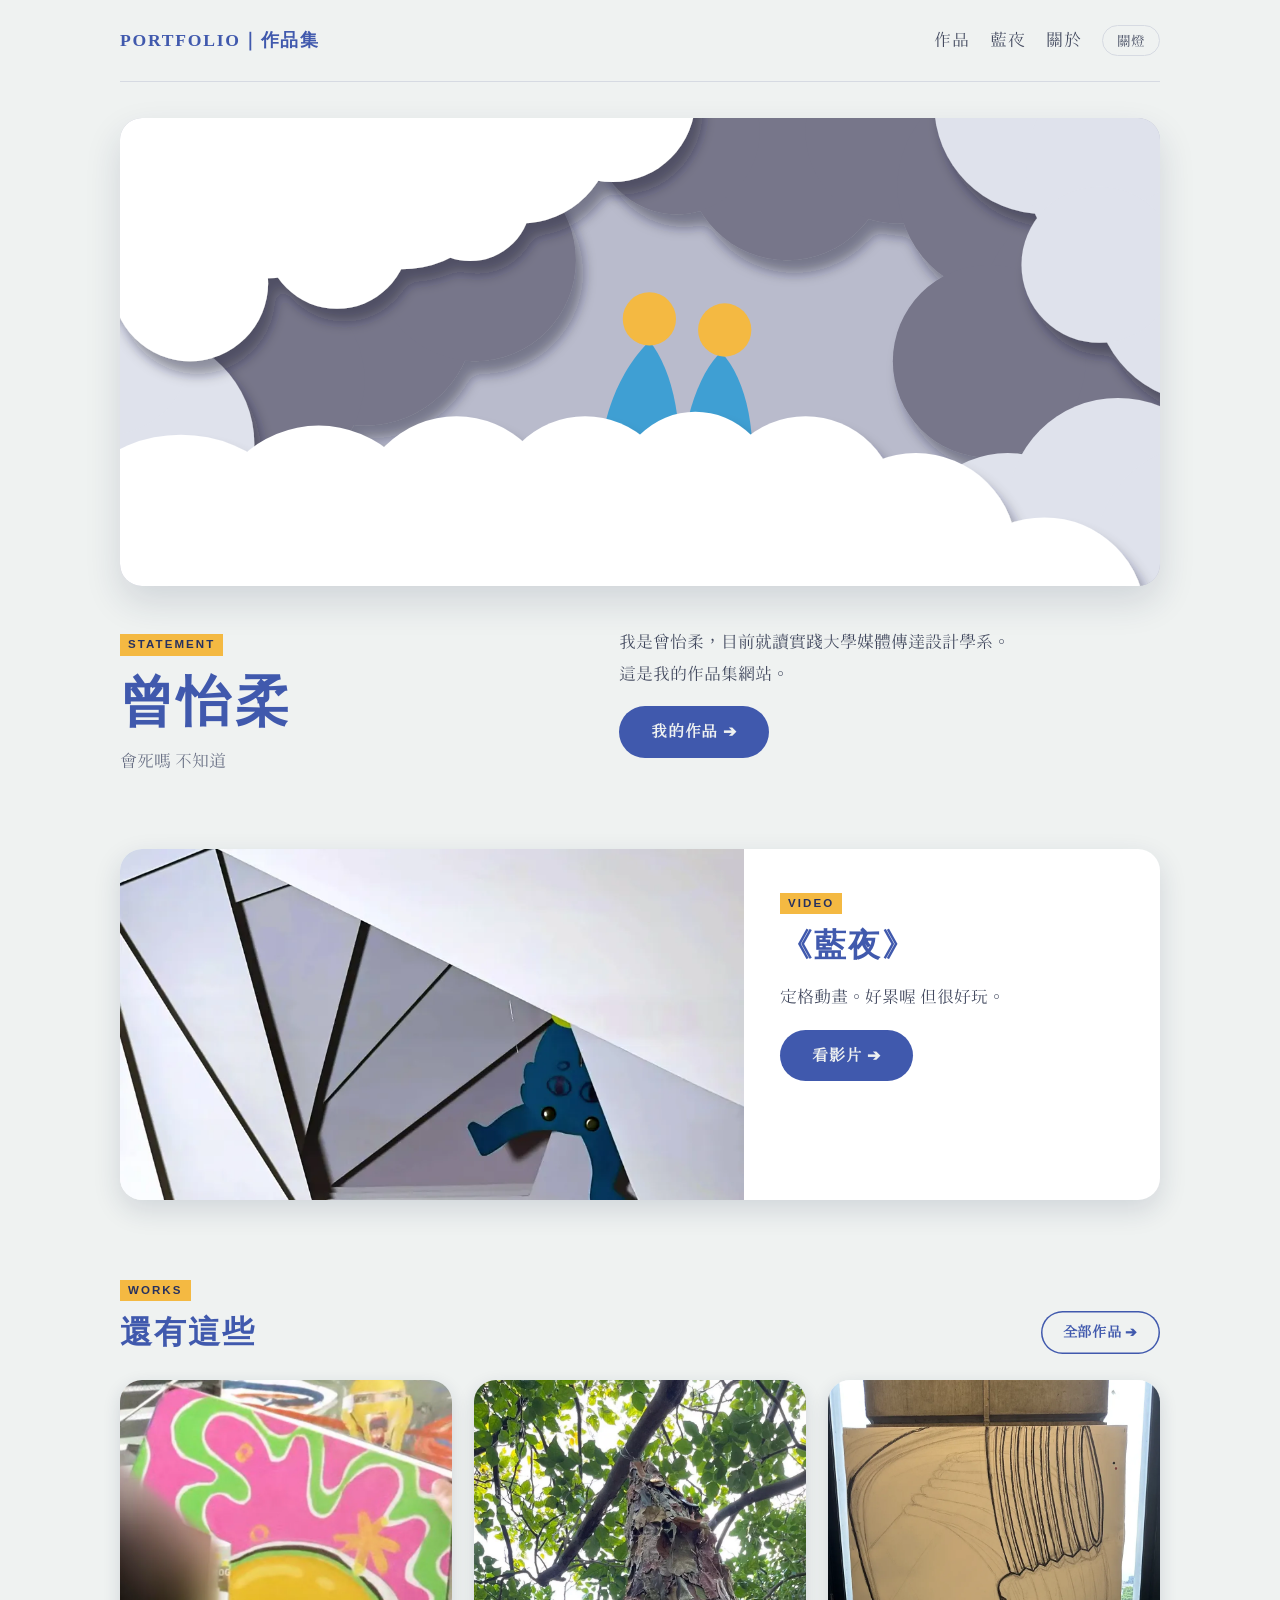
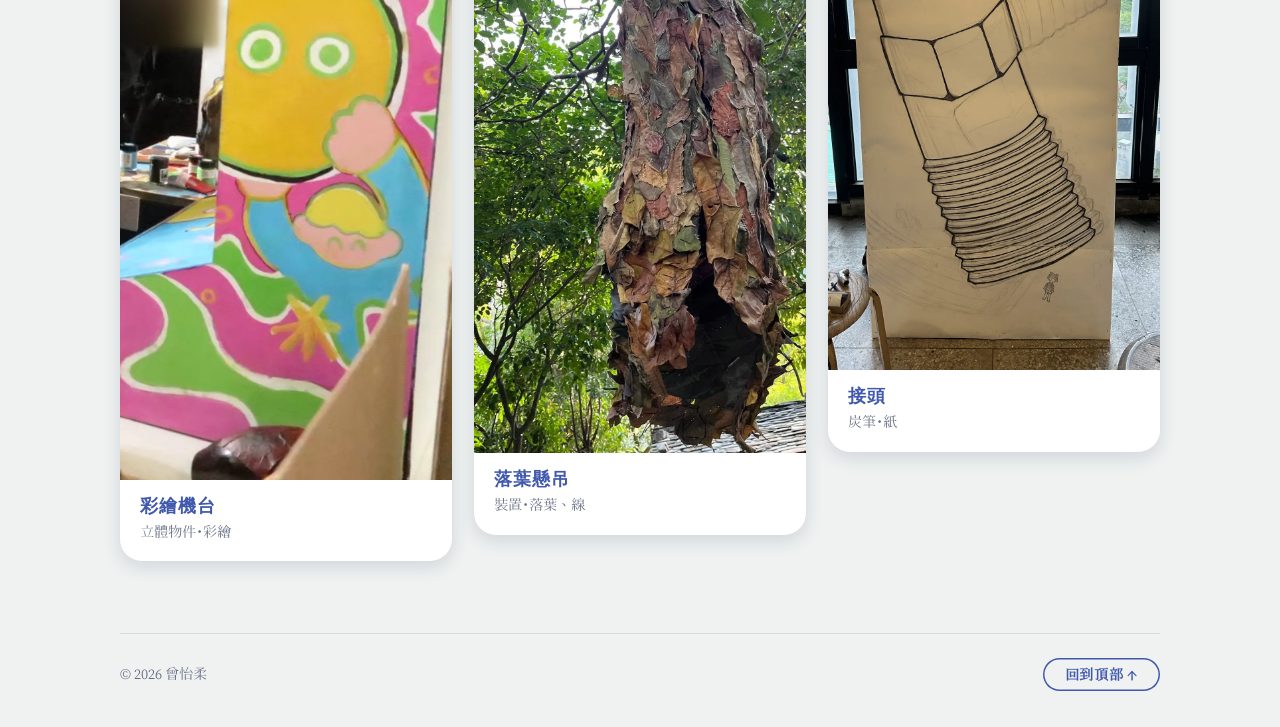
==== index.html @ 5a2dc0c8 "Build portfolio site Add home, works, work detail, Blue Night, about and 404 pages, with shared styl" ====
<!doctype html>
<html lang="zh-Hant">
  <head>
    <meta charset="UTF-8" />
    <meta name="viewport" content="width=device-width, initial-scale=1" />
    <title>香香軟軟屍體｜曾怡柔作品集</title>
    <meta name="description" content="曾怡柔的作品集，收錄定格動畫《藍夜》、紙雕、裝置與繪畫。" />
    <meta property="og:type" content="website" />
    <meta property="og:title" content="香香軟軟屍體｜曾怡柔作品集" />
    <meta property="og:description" content="定格動畫《藍夜》、紙雕、裝置與繪畫。" />
    <meta property="og:url" content="https://marial1e.github.io/portfolio/" />
    <meta property="og:image" content="https://marial1e.github.io/portfolio/images/still-clouds.webp" />
    <link rel="icon" href="favicon.svg" type="image/svg+xml" />
    <link rel="preconnect" href="https://fonts.googleapis.com" />
    <link rel="preconnect" href="https://fonts.gstatic.com" crossorigin />
    <link href="https://fonts.googleapis.com/css2?family=Cactus+Classical+Serif&family=Chiron+Sung+HK:wght@400;700;900&display=swap" rel="stylesheet" />
    <link rel="stylesheet" href="style.css" />
    <script>try { if (localStorage.getItem("theme") === "night") document.documentElement.dataset.theme = "night"; } catch (e) {}</script>
  </head>
  <body>
    <div class="container">
      <header class="site-header">
        <a class="logo" href="index.html">PORTFOLIO｜作品集</a>
        <nav class="site-nav" aria-label="主要導覽">
          <a href="works.html">作品</a>
          <a href="blue-night.html">藍夜</a>
          <a href="about.html">關於</a>
          <button class="theme-toggle" type="button" data-theme-toggle>關燈</button>
        </nav>
      </header>

      <main>
        <!-- 主視覺：一層一層的紙雕雲，滑鼠移動時會錯開 -->
        <div class="stage" aria-hidden="true">
          <svg viewBox="0 0 1200 600" preserveAspectRatio="xMidYMid slice">
            <defs>
              <filter id="paper-shadow" x="-10%" y="-10%" width="120%" height="130%">
                <feDropShadow dx="8" dy="14" stdDeviation="7" flood-color="#14162a" flood-opacity="0.42" />
              </filter>
            </defs>

            <g class="layer" data-depth="6" fill="var(--shade)" filter="url(#paper-shadow)">
              <circle cx="760" cy="90" r="110" />
              <circle cx="880" cy="60" r="100" />
              <circle cx="640" cy="60" r="90" />
              <circle cx="1000" cy="120" r="120" />
              <circle cx="1100" cy="260" r="130" />
              <circle cx="1180" cy="380" r="120" />
              <circle cx="980" cy="310" r="105" />
              <circle cx="300" cy="260" r="120" />
              <circle cx="420" cy="200" r="110" />
              <circle cx="190" cy="330" r="110" />
            </g>

            <g class="layer" data-depth="12" fill="var(--sheet-2)" filter="url(#paper-shadow)">
              <circle cx="1040" cy="30" r="120" />
              <circle cx="1150" cy="100" r="130" />
              <circle cx="1215" cy="235" r="120" />
              <circle cx="1100" cy="205" r="85" />
              <circle cx="1000" cy="520" r="110" />
              <circle cx="1120" cy="470" r="120" />
              <circle cx="1215" cy="520" r="120" />
              <circle cx="60" cy="400" r="120" />
              <circle cx="20" cy="300" r="90" />
            </g>

            <!-- 《藍夜》的小人 -->
            <g class="layer" data-depth="18">
              <g class="figures">
                <path d="M556 470 C548 372 582 316 610 288 C636 320 650 382 640 470 Z" fill="var(--figure)" />
                <path d="M644 470 C640 382 664 322 688 300 C716 330 730 390 718 470 Z" fill="var(--figure)" />
                <circle cx="610" cy="264" r="29" fill="var(--accent)" />
                <circle cx="692" cy="276" r="29" fill="var(--accent)" />
              </g>
            </g>

            <g class="layer" data-depth="28" fill="var(--sheet)" filter="url(#paper-shadow)">
              <rect x="-60" y="480" width="1060" height="180" />
              <circle cx="100" cy="540" r="150" />
              <circle cx="250" cy="500" r="120" />
              <circle cx="400" cy="480" r="110" />
              <circle cx="540" cy="470" r="100" />
              <circle cx="660" cy="450" r="85" />
              <circle cx="780" cy="470" r="100" />
              <circle cx="900" cy="520" r="110" />
              <circle cx="1040" cy="590" r="110" />
            </g>

            <g class="layer" data-depth="44" fill="var(--sheet)" filter="url(#paper-shadow)">
              <rect x="-60" y="-60" width="640" height="170" />
              <circle cx="40" cy="120" r="130" />
              <circle cx="190" cy="90" r="130" />
              <circle cx="340" cy="90" r="120" />
              <circle cx="470" cy="60" r="100" />
              <circle cx="570" cy="25" r="90" />
              <circle cx="110" cy="225" r="85" />
              <circle cx="270" cy="175" r="78" />
              <circle cx="415" cy="135" r="66" />
            </g>
          </svg>
        </div>

        <div class="intro">
          <div>
            <span class="en-sub">STATEMENT</span>
            <h1>曾怡柔</h1>
            <p class="tagline">會死嗎 不知道</p>
          </div>
          <div>
            <p>
              我是曾怡柔，目前就讀實踐大學媒體傳達設計學系。<br />
              這是我的作品集網站。
            </p>
            <a class="button" href="works.html">我的作品 ➔</a>
          </div>
        </div>

        <section aria-labelledby="film-heading">
          <div class="feature">
            <img src="images/still-folds.webp" width="960" height="540" alt="《藍夜》畫面：藍色紙偶在白色摺紙線條之間" />
            <div class="feature-body">
              <span class="en-sub">VIDEO</span>
              <h2 id="film-heading">《藍夜》</h2>
              <p class="lede">定格動畫。好累喔 但很好玩。</p>
              <a class="button" href="blue-night.html">看影片 ➔</a>
            </div>
          </div>
        </section>

        <section aria-labelledby="works-heading">
          <div class="section-head">
            <div>
              <span class="en-sub">WORKS</span>
              <h2 id="works-heading">還有這些</h2>
            </div>
            <a class="button quiet" href="works.html">全部作品 ➔</a>
          </div>
          <div class="work-grid" id="featured-grid"></div>
        </section>
      </main>

      <footer class="site-footer">
        <p>© 2026 曾怡柔</p>
        <button class="button quiet" type="button" data-to-top>回到頂部 ↑</button>
      </footer>
    </div>

    <script src="works-data.js"></script>
    <script src="script.js"></script>
  </body>
</html>
---- style.css ----
/* ==========================================================
   香香軟軟屍體｜曾怡柔作品集
   所有頁面共用這一份樣式。要改配色，只要改下面的變數。
   ========================================================== */

:root {
  --paper: #eff2f1; /* 頁面底色 */
  --sheet: #ffffff; /* 卡片、白紙 */
  --sheet-2: #dfe2ec; /* 後層的紙 */
  --hole: #b9bbcc; /* 紙雕鏤空處 */
  --shade: #77768a; /* 最深的一層紙 */
  --ink: #4059ad; /* 主色：藍 */
  --accent: #f4b942; /* 點綴：黃 */
  --on-accent: #26315f; /* 黃底上的字 */
  --figure: #3f9fd3; /* 小人身體 */
  --text: #3f465c;
  --muted: #666d82;
  --line: #d6dae2;
  --shadow: rgba(30, 40, 80, 0.14);
  --radius: 22px;
  --font-body: "Cactus Classical Serif", "Noto Serif TC", "Microsoft JhengHei", serif;
  --font-display: "Chiron Sung HK", "Noto Serif TC", "Microsoft JhengHei", serif;
}

/* 藍夜模式：把頁面關燈 */
:root[data-theme="night"] {
  --paper: #131b3a;
  --sheet: #1c2650;
  --sheet-2: #26326a;
  --hole: #0f1630;
  --shade: #0a0f24;
  --ink: #f4b942;
  --accent: #f4b942;
  --on-accent: #1b2448;
  --figure: #4fb2e6;
  --text: #dce1f0;
  --muted: #a7afcb;
  --line: #303c72;
  --shadow: rgba(0, 0, 0, 0.42);
}

* {
  box-sizing: border-box;
}

html {
  scroll-behavior: smooth;
  -webkit-text-size-adjust: 100%;
}

body {
  margin: 0;
  background-color: var(--paper);
  color: var(--text);
  font-family: var(--font-body);
  font-size: 17px;
  line-height: 1.85;
  transition: background-color 0.3s ease, color 0.3s ease;
}

img,
video {
  display: block;
  max-width: 100%;
  height: auto;
}

a {
  color: var(--ink);
}

:focus-visible {
  outline: 3px solid var(--accent);
  outline-offset: 3px;
  border-radius: 6px;
}

.container {
  max-width: 1080px;
  margin: 0 auto;
  padding: 0 20px;
}

/* ---------- 文字 ---------- */

h1,
h2,
h3 {
  font-family: var(--font-display);
  color: var(--ink);
  letter-spacing: 0.06em;
  line-height: 1.35;
  margin: 0;
}

h1 {
  font-size: clamp(2.2rem, 6vw, 3.4rem);
  font-weight: 900;
}

h2 {
  font-size: clamp(1.5rem, 3.4vw, 2rem);
  font-weight: 700;
}

h3 {
  font-size: 1.15rem;
  font-weight: 700;
}

p {
  margin: 0 0 1em;
}

.en-sub {
  display: inline-block;
  margin-bottom: 10px;
  padding: 0 8px;
  background: var(--accent);
  color: var(--on-accent);
  font-family: Arial, sans-serif;
  font-size: 0.72rem;
  font-weight: 700;
  letter-spacing: 0.18em;
}

.lede {
  max-width: 34em;
  margin-top: 14px;
}

.muted {
  color: var(--muted);
}

/* ---------- 頁首 ---------- */

.site-header {
  display: flex;
  flex-wrap: wrap;
  align-items: center;
  justify-content: space-between;
  gap: 8px 24px;
  padding: 22px 0;
  border-bottom: 1px solid var(--line);
  margin-bottom: 36px;
}

.logo {
  font-family: var(--font-display);
  font-size: 1.1rem;
  font-weight: 900;
  letter-spacing: 0.1em;
  color: var(--ink);
  text-decoration: none;
}

.site-nav {
  display: flex;
  align-items: center;
  flex-wrap: wrap;
  gap: 4px 20px;
}

.site-nav a {
  padding: 2px 0;
  color: var(--text);
  text-decoration: none;
  letter-spacing: 0.06em;
  border-bottom: 2px solid transparent;
}

.site-nav a:hover,
.site-nav a[aria-current="page"] {
  color: var(--ink);
  border-bottom-color: var(--accent);
}

.theme-toggle {
  padding: 2px 14px;
  border: 1px solid var(--line);
  border-radius: 50px;
  background: none;
  color: var(--text);
  font: inherit;
  font-size: 0.85rem;
  cursor: pointer;
}

.theme-toggle:hover {
  border-color: var(--ink);
  color: var(--ink);
}

/* ---------- 按鈕 ---------- */

.button {
  display: inline-block;
  padding: 11px 32px;
  border: none;
  border-radius: 50px;
  background-color: var(--ink);
  color: var(--paper);
  font-family: inherit;
  font-size: 1rem;
  font-weight: 700;
  letter-spacing: 0.05em;
  text-decoration: none;
  cursor: pointer;
  transition: background-color 0.2s ease, color 0.2s ease, transform 0.2s ease, box-shadow 0.2s ease;
}

.button:hover {
  background-color: var(--accent);
  color: var(--on-accent);
  transform: translateY(-3px);
  box-shadow: 0 8px 18px var(--shadow);
}

.button.quiet {
  padding: 8px 22px;
  background: none;
  color: var(--ink);
  box-shadow: inset 0 0 0 1.5px var(--ink);
  font-size: 0.9rem;
}

.button.quiet:hover {
  background-color: var(--accent);
  color: var(--on-accent);
  box-shadow: inset 0 0 0 1.5px var(--accent), 0 8px 18px var(--shadow);
}

/* ---------- 首頁：紙雕主視覺 ---------- */

.stage {
  position: relative;
  height: clamp(250px, 52vh, 520px);
  overflow: hidden;
  border-radius: var(--radius);
  background: var(--hole);
  box-shadow: 0 16px 36px var(--shadow);
}

.stage svg {
  position: absolute;
  inset: -3%;
  width: 106%;
  height: 106%;
}

.stage .layer {
  transition: transform 0.25s ease-out;
}

/* 小人用定格動畫的節奏抖動：一格一格，不是滑順的 */
.figures {
  animation: stop-motion 1.6s steps(1) infinite;
  transform-origin: 650px 430px;
}

@keyframes stop-motion {
  0% { transform: translateY(0) rotate(0deg); }
  25% { transform: translateY(-6px) rotate(-1.5deg); }
  50% { transform: translateY(-2px) rotate(1deg); }
  75% { transform: translateY(-8px) rotate(1.5deg); }
}

.intro {
  display: grid;
  grid-template-columns: 1fr 1.2fr;
  gap: 16px 48px;
  align-items: start;
  margin: 40px 0 72px;
}

.intro .tagline {
  margin: 6px 0 0;
  color: var(--muted);
}

/* ---------- 區塊 ---------- */

section {
  margin-bottom: 72px;
}

.section-head {
  display: flex;
  flex-wrap: wrap;
  align-items: flex-end;
  justify-content: space-between;
  gap: 12px 24px;
  margin-bottom: 26px;
}

.page-head {
  margin-bottom: 36px;
}

.feature {
  display: grid;
  grid-template-columns: 1.5fr 1fr;
  overflow: hidden;
  border-radius: var(--radius);
  background: var(--sheet);
  box-shadow: 0 10px 28px var(--shadow);
}

.feature img {
  width: 100%;
  height: 100%;
  object-fit: cover;
}

.feature-body {
  padding: 36px;
}

/* ---------- 作品卡片 ---------- */

.filters {
  display: flex;
  flex-wrap: wrap;
  gap: 8px;
  margin-bottom: 28px;
}

.filter {
  padding: 4px 18px;
  border: 1px solid var(--line);
  border-radius: 50px;
  background: none;
  color: var(--text);
  font: inherit;
  font-size: 0.92rem;
  cursor: pointer;
}

.filter:hover {
  border-color: var(--ink);
}

.filter[aria-pressed="true"] {
  border-color: var(--ink);
  background: var(--ink);
  color: var(--paper);
}

/* 瀑布流：直幅作品不會被裁切 */
.work-grid {
  columns: 3 280px;
  column-gap: 22px;
}

.work-card {
  display: block;
  break-inside: avoid;
  margin-bottom: 22px;
  overflow: hidden;
  border-radius: var(--radius);
  background: var(--sheet);
  color: inherit;
  text-decoration: none;
  box-shadow: 0 6px 18px var(--shadow);
  transition: transform 0.2s ease, box-shadow 0.2s ease;
}

.work-card:hover {
  transform: translateY(-5px) rotate(-0.4deg);
  box-shadow: 0 16px 30px var(--shadow);
}

.work-card img {
  width: 100%;
}

.work-card-body {
  padding: 14px 20px 16px;
}

.work-card-body p {
  margin: 0;
  color: var(--muted);
  font-size: 0.9rem;
}

/* ---------- 單件作品頁 ---------- */

.work-detail {
  display: grid;
  grid-template-columns: minmax(0, 1.5fr) minmax(0, 1fr);
  gap: 40px;
  align-items: start;
}

.work-detail > img {
  width: 100%;
  border-radius: var(--radius);
  box-shadow: 0 10px 28px var(--shadow);
}

.work-info {
  position: sticky;
  top: 28px;
}

.work-meta {
  margin: 18px 0;
  padding: 12px 0;
  border-top: 1px solid var(--line);
  border-bottom: 1px solid var(--line);
  color: var(--muted);
  font-size: 0.92rem;
}

.pager {
  display: flex;
  flex-wrap: wrap;
  justify-content: space-between;
  gap: 12px;
  margin-top: 48px;
}

/* ---------- 《藍夜》頁 ---------- */

.film {
  width: 100%;
  border-radius: var(--radius);
  background: #000;
  box-shadow: 0 16px 36px var(--shadow);
}

.chapters {
  display: grid;
  grid-template-columns: repeat(5, minmax(0, 1fr));
  gap: 12px;
  margin-top: 18px;
}

.chapter {
  display: block;
  padding: 0;
  border: 2px solid transparent;
  border-radius: 14px;
  overflow: hidden;
  background: var(--sheet);
  color: var(--text);
  font: inherit;
  font-size: 0.88rem;
  text-align: left;
  cursor: pointer;
}

.chapter img {
  width: 100%;
  aspect-ratio: 16 / 9;
  object-fit: cover;
}

.chapter span {
  display: block;
  padding: 4px 10px 6px;
}

.chapter small {
  color: var(--muted);
  margin-right: 6px;
}

.chapter:hover,
.chapter.is-current {
  border-color: var(--accent);
}

.scrubber {
  padding: 22px;
  border-radius: var(--radius);
  background: var(--sheet);
  box-shadow: 0 10px 28px var(--shadow);
}

.scrubber img {
  width: 100%;
  aspect-ratio: 16 / 9;
  border-radius: 12px;
  background: var(--sheet-2);
}

.scrubber input[type="range"] {
  width: 100%;
  margin: 16px 0 8px;
  accent-color: var(--ink);
}

.scrubber-controls {
  display: flex;
  flex-wrap: wrap;
  align-items: center;
  gap: 10px;
}

.frame-count {
  margin-left: auto;
  color: var(--muted);
  font-family: Arial, sans-serif;
  font-variant-numeric: tabular-nums;
  letter-spacing: 0.08em;
}

.set-photo {
  display: grid;
  grid-template-columns: 1.6fr 1fr;
  gap: 28px;
  align-items: center;
}

.set-photo img {
  width: 100%;
  border-radius: var(--radius);
  box-shadow: 0 10px 28px var(--shadow);
}

/* ---------- 關於 ---------- */

.materials {
  display: grid;
  grid-template-columns: repeat(4, minmax(0, 1fr));
  gap: 18px;
}

.material {
  display: block;
  overflow: hidden;
  border-radius: 18px;
  background: var(--sheet);
  color: inherit;
  text-decoration: none;
  box-shadow: 0 6px 18px var(--shadow);
  transition: transform 0.2s ease;
}

.material:hover {
  transform: translateY(-4px);
}

.material img {
  width: 100%;
  aspect-ratio: 1;
  object-fit: cover;
}

.material h3 {
  padding: 10px 14px 0;
}

.material p {
  margin: 0;
  padding: 0 14px 12px;
  color: var(--muted);
  font-size: 0.88rem;
}

/* ---------- 404 ---------- */

.not-found {
  padding: 8vh 0;
  text-align: center;
}

/* ---------- 頁尾 ---------- */

.site-footer {
  display: flex;
  flex-wrap: wrap;
  align-items: center;
  justify-content: space-between;
  gap: 12px;
  margin-top: 48px;
  padding: 24px 0 36px;
  border-top: 1px solid var(--line);
  color: var(--muted);
  font-size: 0.9rem;
}

.site-footer p {
  margin: 0;
}

/* ---------- 手機與平板 ---------- */

@media (max-width: 800px) {
  .stage {
    height: 270px;
  }

  .intro,
  .feature,
  .work-detail,
  .set-photo {
    grid-template-columns: 1fr;
  }

  .work-info {
    position: static;
  }

  .feature-body {
    padding: 24px;
  }

  .chapters {
    display: flex;
    overflow-x: auto;
    padding-bottom: 6px;
    scroll-snap-type: x mandatory;
  }

  .chapter {
    flex: 0 0 46%;
    scroll-snap-align: start;
  }

  .materials {
    grid-template-columns: repeat(2, minmax(0, 1fr));
  }

  .scrubber {
    padding: 14px;
  }
}

/* 使用者設定減少動態時，就讓小人休息 */
@media (prefers-reduced-motion: reduce) {
  html {
    scroll-behavior: auto;
  }

  .figures {
    animation: none;
  }

  .stage .layer,
  .work-card,
  .material,
  .button {
    transition: none;
  }
}
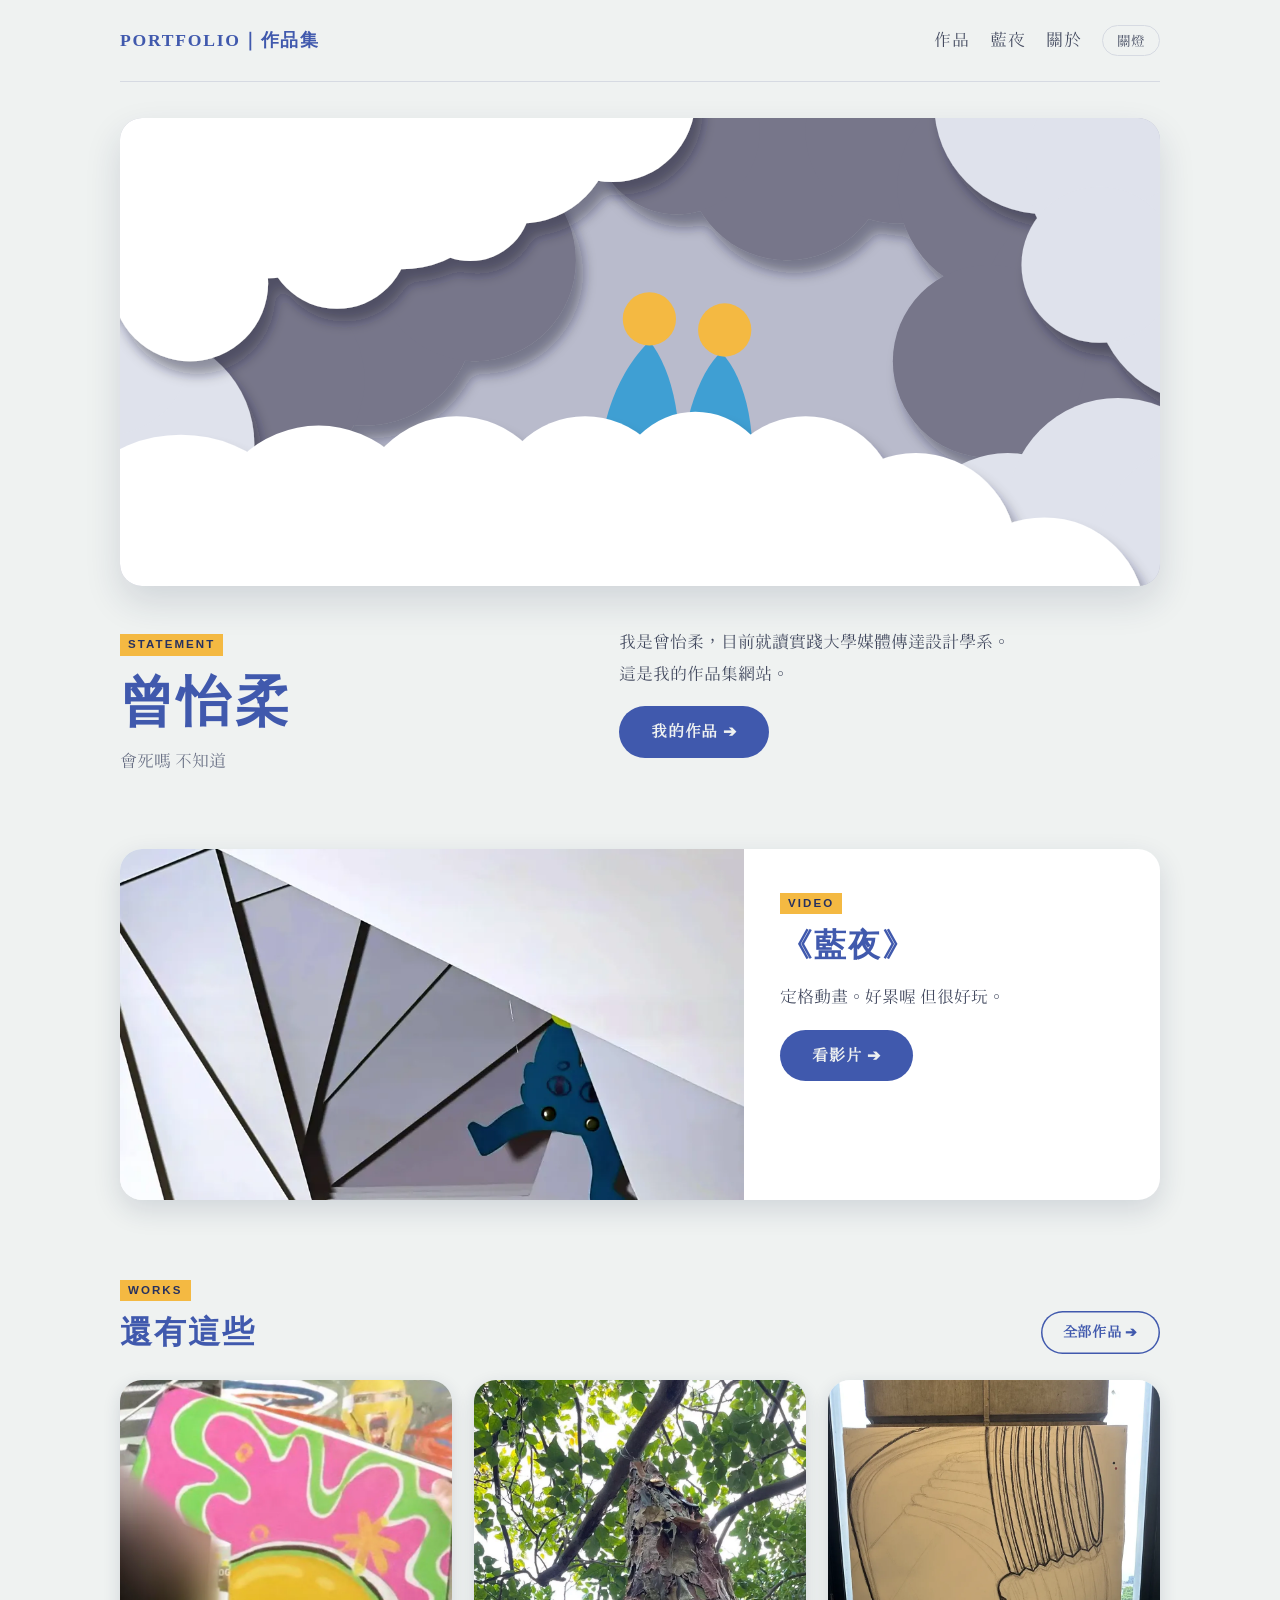
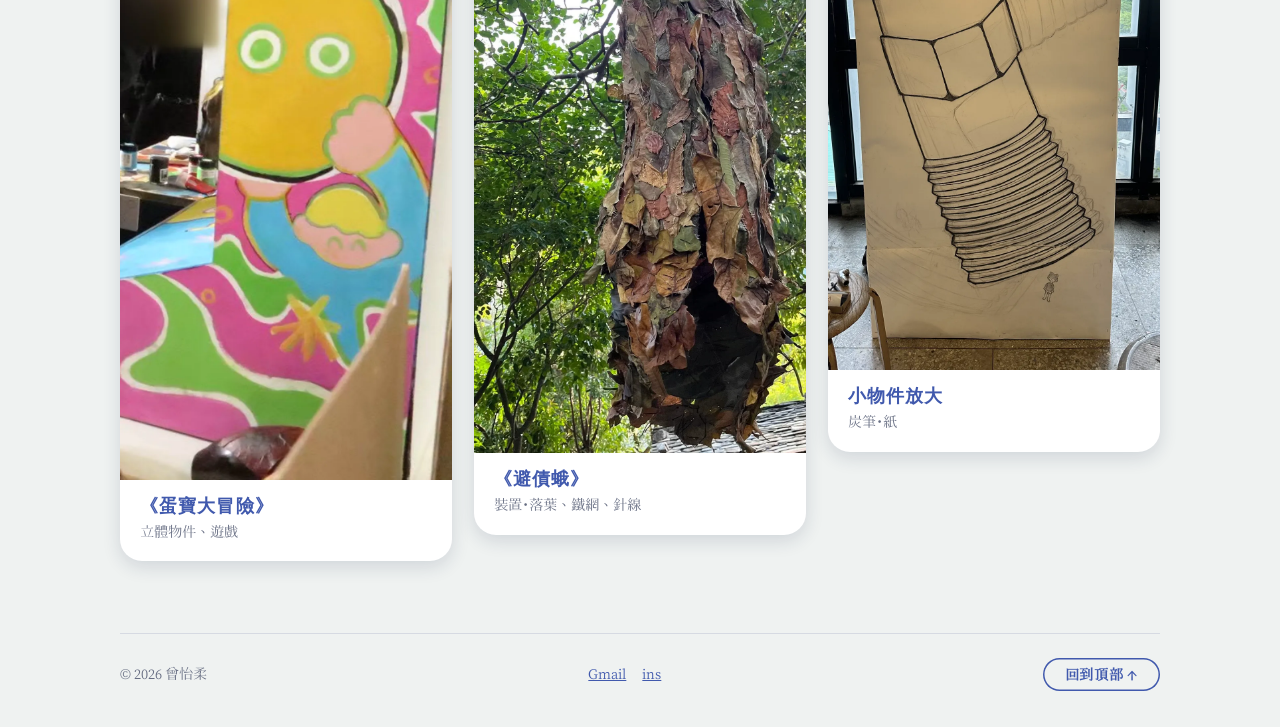
==== commit eed2b0ce: "Add contact details Show Gmail and Instagram on the about page and in every footer, and finish the E" ====
--- a/index.html
+++ b/index.html
@@ -141,6 +141,10 @@
 
       <footer class="site-footer">
         <p>© 2026 曾怡柔</p>
+        <div class="footer-contact">
+          <a href="mailto:unaaaaaaari@gmail.com">Gmail</a>
+          <a href="https://www.instagram.com/__1.12.2" target="_blank" rel="noopener">ins</a>
+        </div>
         <button class="button quiet" type="button" data-to-top>回到頂部 ↑</button>
       </footer>
     </div>
--- a/style.css
+++ b/style.css
@@ -561,6 +561,22 @@
   font-size: 0.88rem;
 }
 
+.contact-list {
+  display: grid;
+  grid-template-columns: max-content 1fr;
+  gap: 4px 20px;
+  margin: 16px 0 0;
+}
+
+.contact-list dt {
+  color: var(--muted);
+}
+
+.contact-list dd {
+  margin: 0;
+  overflow-wrap: anywhere;
+}
+
 /* ---------- 404 ---------- */
 
 .not-found {
@@ -587,6 +603,12 @@
   margin: 0;
 }
 
+.footer-contact {
+  display: flex;
+  flex-wrap: wrap;
+  gap: 4px 16px;
+}
+
 /* ---------- 手機與平板 ---------- */
 
 @media (max-width: 800px) {
